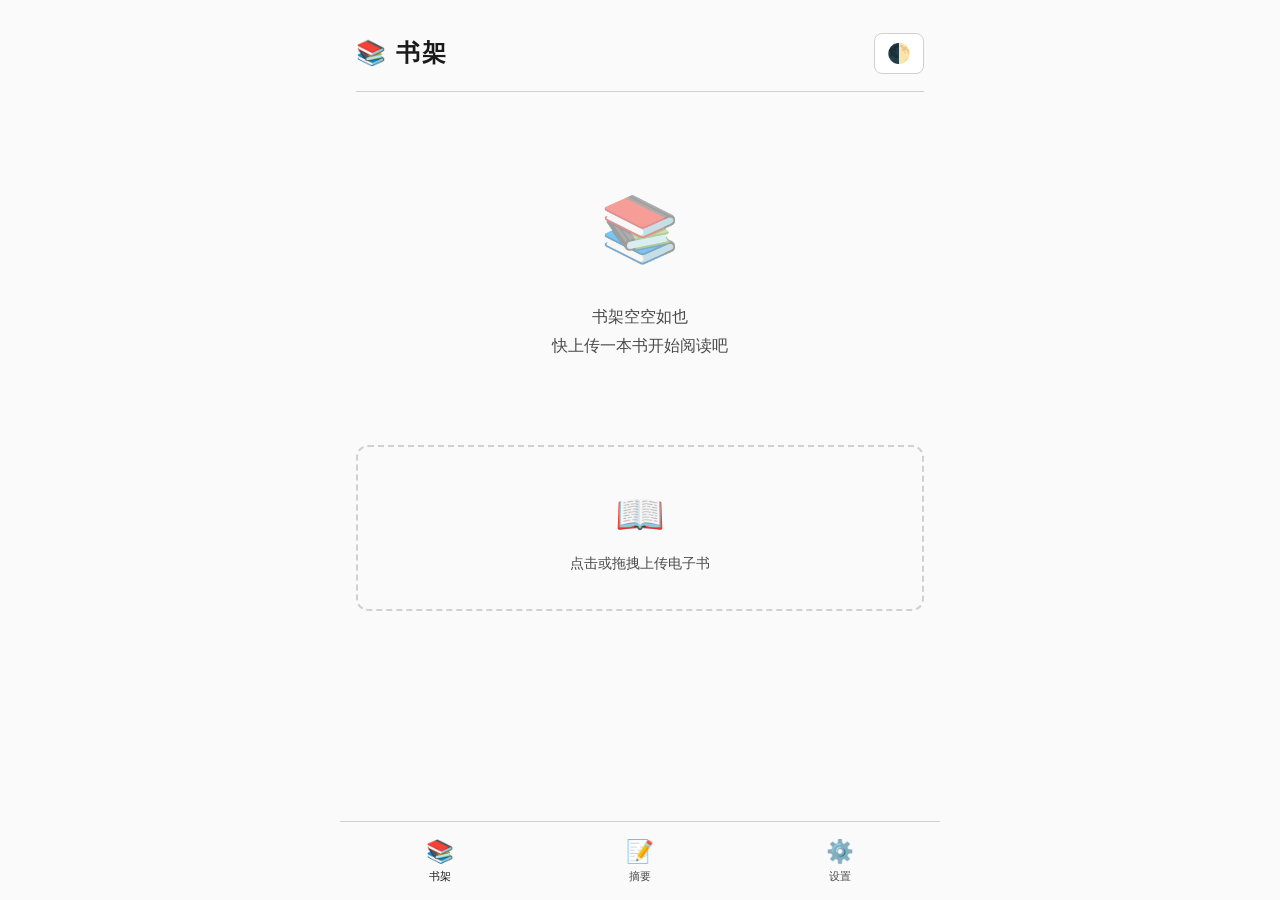
==== index.html @ 0aeeeac7 "Initial commit: add InkRead source files" ====
<!DOCTYPE html>
<html lang="zh-CN">
<head>
    <meta charset="UTF-8">
    <meta name="viewport" content="width=device-width, initial-scale=1.0, user-scalable=no">
    <title>InkRead - 书架</title>
    <link rel="stylesheet" href="css/style.css">
</head>
<body>
    <div class="container">
        <header class="header">
            <h1 class="title">📚 书架</h1>
            <button class="btn-theme" id="themeToggle" aria-label="切换主题">
                <span class="theme-icon">🌓</span>
            </button>
        </header>

        <main class="bookshelf" id="bookshelf">
            <!-- 动态加载书籍列表 -->
        </main>

        <div class="upload-area" id="uploadArea">
            <div class="upload-content">
                <span class="upload-icon">📖</span>
                <p class="upload-text">点击或拖拽上传电子书</p>
                <input type="file" id="fileInput" accept=".epub,.pdf,.txt" hidden>
            </div>
        </div>

        <nav class="bottom-nav">
            <button class="nav-btn active" data-view="shelf">
                <span class="nav-icon">📚</span>
                <span class="nav-label">书架</span>
            </button>
            <button class="nav-btn" data-view="summary">
                <span class="nav-icon">📝</span>
                <span class="nav-label">摘要</span>
            </button>
            <button class="nav-btn" data-view="settings">
                <span class="nav-icon">⚙️</span>
                <span class="nav-label">设置</span>
            </button>
        </nav>
    </div>

    <script src="js/app.js"></script>
</body>
</html>
---- css/style.css ----
/* InkRead - 墨水屏优化样式 */

/* ========== 亮色主题 ========== */
:root {
    --bg-primary: #fafafa;
    --bg-secondary: #f0f0f0;
    --text-primary: #1a1a1a;
    --text-secondary: #4a4a4a;
    --accent: #2c2c2c;
    --border: #d0d0d0;
    --card-bg: #ffffff;
    --shadow: rgba(0, 0, 0, 0.08);
    --progress-bg: #e0e0e0;
    --overlay: rgba(250, 250, 250, 0.95);
}

/* ========== 暗色主题 (墨水屏友好) ========== */
[data-theme="dark"] {
    --bg-primary: #1a1a1a;
    --bg-secondary: #242424;
    --text-primary: #e8e8e8;
    --text-secondary: #b0b0b0;
    --accent: #c0c0c0;
    --border: #3a3a3a;
    --card-bg: #222222;
    --shadow: rgba(0, 0, 0, 0.3);
    --progress-bg: #3a3a3a;
    --overlay: rgba(26, 26, 26, 0.95);
}

/* ========== 基础重置 ========== */
* {
    margin: 0;
    padding: 0;
    box-sizing: border-box;
}

html {
    font-size: 16px;
    -webkit-text-size-adjust: 100%;
}

body {
    font-family: "Source Han Serif CN", "Noto Serif SC", "SimSun", Georgia, serif;
    background-color: var(--bg-primary);
    color: var(--text-primary);
    line-height: 1.8;
    transition: background-color 0.3s, color 0.3s;
    min-height: 100vh;
    overflow-x: hidden;
}

/* 墨水屏优化 - 减少渐变使用，强化边框 */
.container {
    max-width: 600px;
    margin: 0 auto;
    padding: 16px;
    padding-bottom: 80px;
}

/* ========== 书架页面 ========== */
.header {
    display: flex;
    justify-content: space-between;
    align-items: center;
    padding: 16px 0;
    border-bottom: 1px solid var(--border);
    margin-bottom: 20px;
}

.title {
    font-size: 1.5rem;
    font-weight: 600;
    letter-spacing: 2px;
}

.btn-theme {
    background: var(--card-bg);
    border: 1px solid var(--border);
    border-radius: 8px;
    padding: 8px 12px;
    cursor: pointer;
    font-size: 1.2rem;
    transition: transform 0.1s;
}

.btn-theme:active {
    transform: scale(0.95);
}

/* 书籍网格 */
.bookshelf {
    display: grid;
    grid-template-columns: repeat(auto-fill, minmax(140px, 1fr));
    gap: 20px;
    margin-bottom: 24px;
}

.book-card {
    background: var(--card-bg);
    border: 1px solid var(--border);
    border-radius: 8px;
    padding: 16px 12px;
    text-align: center;
    cursor: pointer;
    transition: transform 0.15s, box-shadow 0.15s;
}

.book-card:active {
    transform: scale(0.98);
    box-shadow: 0 2px 8px var(--shadow);
}

.book-cover {
    width: 100%;
    aspect-ratio: 2/3;
    background: var(--bg-secondary);
    border-radius: 4px;
    margin-bottom: 12px;
    display: flex;
    align-items: center;
    justify-content: center;
    font-size: 3rem;
}

.book-title {
    font-size: 0.9rem;
    font-weight: 500;
    margin-bottom: 4px;
    overflow: hidden;
    text-overflow: ellipsis;
    white-space: nowrap;
}

.book-author {
    font-size: 0.75rem;
    color: var(--text-secondary);
}

/* 空状态 */
.empty-state {
    grid-column: 1 / -1;
    text-align: center;
    padding: 60px 20px;
    color: var(--text-secondary);
}

.empty-icon {
    font-size: 4rem;
    margin-bottom: 16px;
    opacity: 0.5;
}

.empty-text {
    font-size: 1rem;
}

/* 上传区域 */
.upload-area {
    border: 2px dashed var(--border);
    border-radius: 12px;
    padding: 32px;
    text-align: center;
    cursor: pointer;
    transition: border-color 0.2s, background-color 0.2s;
    margin-bottom: 24px;
}

.upload-area:hover,
.upload-area.drag-over {
    border-color: var(--accent);
    background-color: var(--bg-secondary);
}

.upload-icon {
    font-size: 2.5rem;
    margin-bottom: 12px;
}

.upload-text {
    font-size: 0.9rem;
    color: var(--text-secondary);
}

/* 底部导航 */
.bottom-nav {
    position: fixed;
    bottom: 0;
    left: 0;
    right: 0;
    background: var(--bg-primary);
    border-top: 1px solid var(--border);
    display: flex;
    justify-content: space-around;
    padding: 8px 0;
    max-width: 600px;
    margin: 0 auto;
}

.nav-btn {
    background: none;
    border: none;
    padding: 8px 20px;
    cursor: pointer;
    display: flex;
    flex-direction: column;
    align-items: center;
    gap: 4px;
    color: var(--text-secondary);
    transition: color 0.2s;
}

.nav-btn.active {
    color: var(--text-primary);
}

.nav-icon {
    font-size: 1.4rem;
}

.nav-label {
    font-size: 0.7rem;
}

/* ========== 阅读器页面 ========== */
.reader-container {
    min-height: 100vh;
    display: flex;
    flex-direction: column;
}

.reader-header {
    display: flex;
    justify-content: space-between;
    align-items: center;
    padding: 12px 16px;
    border-bottom: 1px solid var(--border);
    background: var(--bg-primary);
    position: sticky;
    top: 0;
    z-index: 10;
}

.btn-back {
    background: none;
    border: none;
    color: var(--text-primary);
    font-size: 1rem;
    cursor: pointer;
    padding: 8px;
}

.reader-title {
    font-size: 1rem;
    font-weight: 500;
    flex: 1;
    text-align: center;
    overflow: hidden;
    text-overflow: ellipsis;
    white-space: nowrap;
    padding: 0 12px;
}

.btn-ai-summary {
    background: var(--card-bg);
    border: 1px solid var(--border);
    border-radius: 6px;
    padding: 6px 12px;
    font-size: 0.8rem;
    cursor: pointer;
    color: var(--text-primary);
}

.reader-content {
    flex: 1;
    padding: 24px 20px;
    max-width: 600px;
    margin: 0 auto;
    width: 100%;
    font-size: var(--reader-font-size, 18px);
    line-height: 2;
    text-align: justify;
}

.reader-content p {
    margin-bottom: 1.2em;
    text-indent: 2em;
}

.reader-content h1,
.reader-content h2,
.reader-content h3 {
    margin: 1.5em 0 0.8em;
    text-align: center;
}

/* 阅读器底部进度 */
.reader-footer {
    padding: 12px 16px;
    border-top: 1px solid var(--border);
    background: var(--bg-primary);
}

.progress-bar {
    height: 4px;
    background: var(--progress-bg);
    border-radius: 2px;
    margin-bottom: 8px;
    overflow: hidden;
}

.progress-fill {
    height: 100%;
    background: var(--accent);
    width: 0%;
    transition: width 0.2s;
}

.page-info {
    text-align: center;
    font-size: 0.8rem;
    color: var(--text-secondary);
}

/* 阅读器控制面板 */
.reader-controls {
    display: none;
    padding: 20px;
    background: var(--bg-secondary);
    border-top: 1px solid var(--border);
}

.reader-controls.show {
    display: block;
}

.control-section {
    margin-bottom: 20px;
}

.control-section:last-child {
    margin-bottom: 0;
}

.control-label {
    display: block;
    font-size: 0.85rem;
    color: var(--text-secondary);
    margin-bottom: 8px;
}

.control-buttons {
    display: flex;
    align-items: center;
    justify-content: center;
    gap: 16px;
}

.btn-font {
    background: var(--card-bg);
    border: 1px solid var(--border);
    border-radius: 6px;
    width: 44px;
    height: 44px;
    font-size: 1.1rem;
    cursor: pointer;
    color: var(--text-primary);
}

.font-size-display {
    font-size: 1rem;
    min-width: 50px;
    text-align: center;
}

.brightness-slider {
    width: 100%;
    height: 8px;
    border-radius: 4px;
    background: var(--progress-bg);
    appearance: none;
    outline: none;
}

.brightness-slider::-webkit-slider-thumb {
    appearance: none;
    width: 24px;
    height: 24px;
    border-radius: 50%;
    background: var(--accent);
    cursor: pointer;
}

.btn-theme-reader {
    width: 100%;
    padding: 12px;
    background: var(--card-bg);
    border: 1px solid var(--border);
    border-radius: 8px;
    font-size: 0.9rem;
    cursor: pointer;
    color: var(--text-primary);
}

/* ========== AI摘要弹窗 ========== */
.summary-modal {
    display: none;
    position: fixed;
    top: 0;
    left: 0;
    right: 0;
    bottom: 0;
    background: var(--overlay);
    z-index: 100;
    justify-content: center;
    align-items: flex-end;
}

.summary-modal.show {
    display: flex;
}

.summary-content {
    background: var(--bg-primary);
    width: 100%;
    max-width: 600px;
    max-height: 70vh;
    border-radius: 16px 16px 0 0;
    overflow: hidden;
    animation: slideUp 0.3s ease;
}

@keyframes slideUp {
    from {
        transform: translateY(100%);
    }
    to {
        transform: translateY(0);
    }
}

.summary-header {
    display: flex;
    justify-content: space-between;
    align-items: center;
    padding: 16px 20px;
    border-bottom: 1px solid var(--border);
}

.summary-header h3 {
    font-size: 1.1rem;
}

.btn-close {
    background: none;
    border: none;
    font-size: 1.5rem;
    color: var(--text-secondary);
    cursor: pointer;
    padding: 4px 8px;
}

.summary-body {
    padding: 20px;
    max-height: 50vh;
    overflow-y: auto;
}

.summary-loading {
    text-align: center;
    padding: 40px 20px;
}

.loading-spinner {
    font-size: 2rem;
    display: block;
    margin-bottom: 12px;
}

.summary-text {
    font-size: 0.95rem;
    line-height: 1.9;
    color: var(--text-primary);
}

.summary-text p {
    margin-bottom: 1em;
}

/* ========== 设置页面 ========== */
.settings-section {
    background: var(--card-bg);
    border: 1px solid var(--border);
    border-radius: 12px;
    margin-bottom: 16px;
    overflow: hidden;
}

.settings-item {
    display: flex;
    justify-content: space-between;
    align-items: center;
    padding: 16px 20px;
    border-bottom: 1px solid var(--border);
}

.settings-item:last-child {
    border-bottom: none;
}

.settings-label {
    font-size: 0.95rem;
}

/* 开关按钮 */
.toggle-switch {
    position: relative;
    width: 52px;
    height: 28px;
}

.toggle-switch input {
    opacity: 0;
    width: 0;
    height: 0;
}

.toggle-slider {
    position: absolute;
    cursor: pointer;
    top: 0;
    left: 0;
    right: 0;
    bottom: 0;
    background-color: var(--progress-bg);
    border-radius: 28px;
    transition: 0.3s;
}

.toggle-slider:before {
    position: absolute;
    content: "";
    height: 22px;
    width: 22px;
    left: 3px;
    bottom: 3px;
    background-color: white;
    border-radius: 50%;
    transition: 0.3s;
}

input:checked + .toggle-slider {
    background-color: var(--accent);
}

input:checked + .toggle-slider:before {
    transform: translateX(24px);
}

/* ========== 响应式 ========== */
@media (max-width: 400px) {
    .bookshelf {
        grid-template-columns: repeat(auto-fill, minmax(110px, 1fr));
        gap: 12px;
    }
    
    .reader-content {
        padding: 16px;
    }
}

/* ========== 墨水屏优化 - 减少动画 ========== */
@media (prefers-reduced-motion: reduce) {
    *,
    *::before,
    *::after {
        animation-duration: 0.01ms !important;
        animation-iteration-count: 1 !important;
        transition-duration: 0.01ms !important;
    }
}

/* 触摸反馈 */
@media (hover: none) {
    .book-card:active,
    .btn-theme:active,
    .btn-font:active,
    .nav-btn:active {
        opacity: 0.7;
    }
}
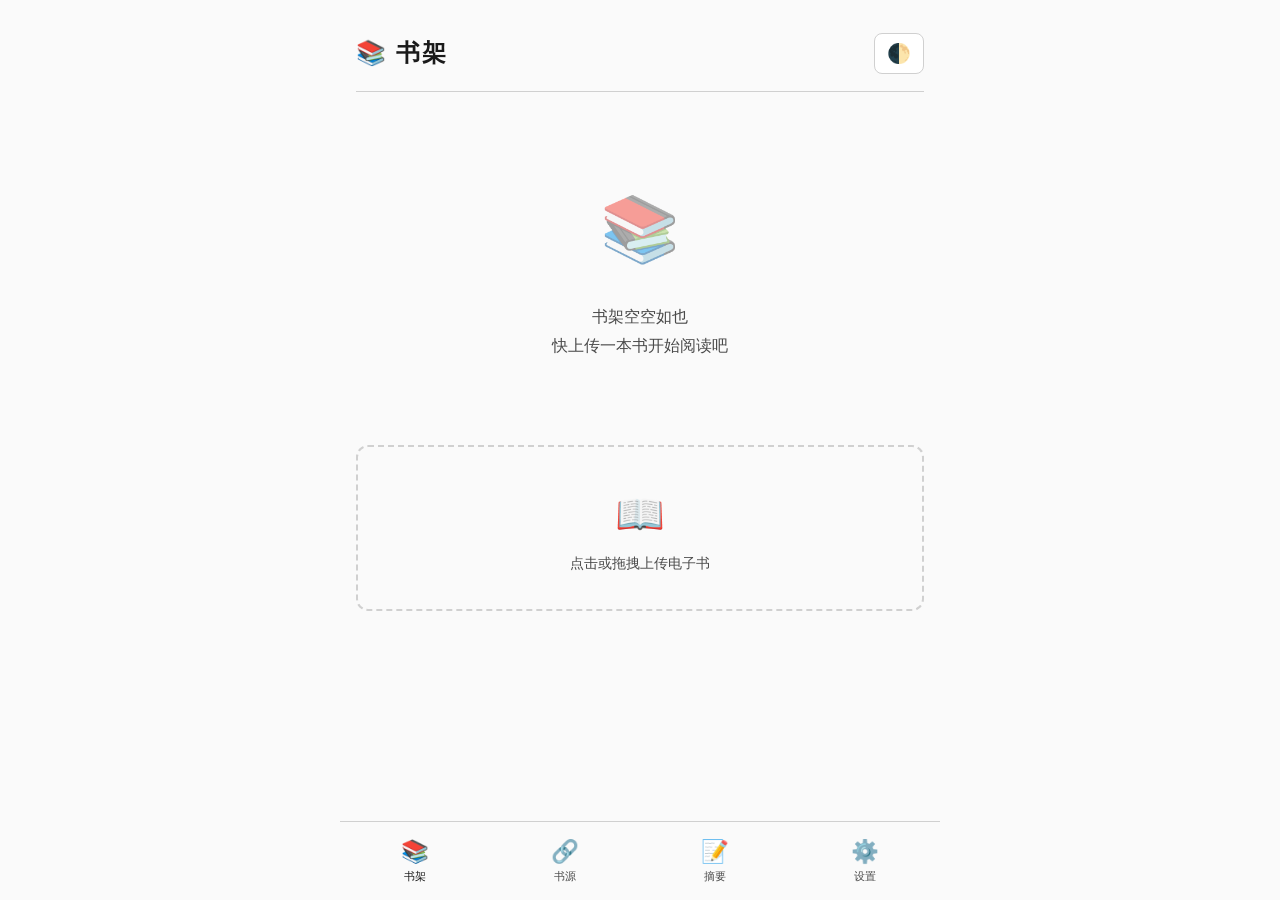
==== commit 54453608: "feat: 添加前端书源管理界面 - 书源列表展示（模态框） - 添加/编辑/删除书源 - 书源测试功能 - 净化规则管理入口" ====
--- a/index.html
+++ b/index.html
@@ -32,6 +32,10 @@
                 <span class="nav-icon">📚</span>
                 <span class="nav-label">书架</span>
             </button>
+            <button class="nav-btn" data-view="sources">
+                <span class="nav-icon">🔗</span>
+                <span class="nav-label">书源</span>
+            </button>
             <button class="nav-btn" data-view="summary">
                 <span class="nav-icon">📝</span>
                 <span class="nav-label">摘要</span>
@@ -41,6 +45,100 @@
                 <span class="nav-label">设置</span>
             </button>
         </nav>
+
+    <!-- 书源管理模态框 -->
+    <div class="source-modal" id="sourceModal">
+        <div class="source-modal-content">
+            <div class="source-modal-header">
+                <h3>📡 书源管理</h3>
+                <button class="btn-close" id="closeSourceModal">×</button>
+            </div>
+            <div class="source-modal-body">
+                <div class="source-toolbar">
+                    <button class="btn-primary" id="addSourceBtn">➕ 添加书源</button>
+                </div>
+                <div class="source-list" id="sourceList">
+                    <div class="loading">加载中...</div>
+                </div>
+            </div>
+        </div>
+    </div>
+
+    <!-- 书源表单模态框 -->
+    <div class="source-form-modal" id="sourceFormModal">
+        <div class="source-form-content">
+            <div class="source-form-header">
+                <h3 id="sourceFormTitle">添加书源</h3>
+                <button class="btn-close" id="closeSourceForm">×</button>
+            </div>
+            <form class="source-form" id="sourceForm">
+                <input type="hidden" id="sourceId">
+                <div class="form-group">
+                    <label for="sourceName">书源名称 *</label>
+                    <input type="text" id="sourceName" required placeholder="例如：笔趣阁">
+                </div>
+                <div class="form-group">
+                    <label for="sourceUrlTemplate">URL 模板 *</label>
+                    <input type="text" id="sourceUrlTemplate" required placeholder="https://example.com/book/{searchTerm}">
+                </div>
+                <div class="form-group">
+                    <label for="sourceEncoding">编码</label>
+                    <select id="sourceEncoding">
+                        <option value="utf-8" selected>UTF-8</option>
+                        <option value="gbk">GBK</option>
+                        <option value="gb2312">GB2312</option>
+                        <option value="gb18030">GB18030</option>
+                    </select>
+                </div>
+                <div class="form-group">
+                    <label for="bookNameRule">书名规则 * (XPath/正则)</label>
+                    <input type="text" id="bookNameRule" required placeholder="//h1[@class='title']">
+                </div>
+                <div class="form-group">
+                    <label for="authorRule">作者规则 (XPath/正则)</label>
+                    <input type="text" id="authorRule" placeholder="//span[@class='author']">
+                </div>
+                <div class="form-group">
+                    <label for="chapterListRule">章节列表规则 * (XPath)</label>
+                    <input type="text" id="chapterListRule" required placeholder="//div[@class='chapter-list']//a">
+                </div>
+                <div class="form-group">
+                    <label for="chapterUrlRule">章节URL规则 * (XPath)</label>
+                    <input type="text" id="chapterUrlRule" required placeholder="@href">
+                </div>
+                <div class="form-group">
+                    <label for="contentRule">正文规则 * (XPath)</label>
+                    <input type="text" id="contentRule" required placeholder="//div[@class='content']">
+                </div>
+                <div class="form-group">
+                    <label class="toggle-label">
+                        <span>启用书源</span>
+                        <label class="toggle-switch">
+                            <input type="checkbox" id="sourceEnabled" checked>
+                            <span class="toggle-slider"></span>
+                        </label>
+                    </label>
+                </div>
+                <div class="form-actions">
+                    <button type="button" class="btn-secondary" id="cancelSourceForm">取消</button>
+                    <button type="submit" class="btn-primary">保存</button>
+                </div>
+            </form>
+        </div>
+    </div>
+
+    <!-- 测试书源结果 -->
+    <div class="source-test-modal" id="sourceTestModal">
+        <div class="source-form-content">
+            <div class="source-form-header">
+                <h3>🧪 书源测试</h3>
+                <button class="btn-close" id="closeSourceTest">×</button>
+            </div>
+            <div class="source-test-body" id="sourceTestBody">
+                <div class="loading">测试中...</div>
+            </div>
+        </div>
+    </div>
     </div>
 
     <script src="js/app.js"></script>
--- a/css/style.css
+++ b/css/style.css
@@ -557,6 +557,257 @@
     transform: translateX(24px);
 }
 
+/* ========== 书源管理模态框 ========== */
+.source-modal,
+.source-form-modal,
+.source-test-modal {
+    display: none;
+    position: fixed;
+    top: 0;
+    left: 0;
+    right: 0;
+    bottom: 0;
+    background: var(--overlay);
+    z-index: 100;
+    justify-content: center;
+    align-items: flex-end;
+}
+
+.source-modal.show,
+.source-form-modal.show,
+.source-test-modal.show {
+    display: flex;
+}
+
+.source-modal-content,
+.source-form-content {
+    background: var(--bg-primary);
+    width: 100%;
+    max-width: 600px;
+    max-height: 85vh;
+    border-radius: 16px 16px 0 0;
+    overflow: hidden;
+    animation: slideUp 0.3s ease;
+}
+
+.source-modal-header,
+.source-form-header {
+    display: flex;
+    justify-content: space-between;
+    align-items: center;
+    padding: 16px 20px;
+    border-bottom: 1px solid var(--border);
+}
+
+.source-modal-header h3,
+.source-form-header h3 {
+    font-size: 1.1rem;
+}
+
+.source-modal-body {
+    padding: 16px 20px;
+    max-height: calc(85vh - 60px);
+    overflow-y: auto;
+}
+
+.source-toolbar {
+    margin-bottom: 16px;
+}
+
+.source-list {
+    display: flex;
+    flex-direction: column;
+    gap: 12px;
+}
+
+.source-item {
+    background: var(--card-bg);
+    border: 1px solid var(--border);
+    border-radius: 8px;
+    padding: 12px 16px;
+}
+
+.source-item-header {
+    display: flex;
+    justify-content: space-between;
+    align-items: center;
+    margin-bottom: 8px;
+}
+
+.source-item-name {
+    font-weight: 500;
+    font-size: 1rem;
+}
+
+.source-item-status {
+    font-size: 0.75rem;
+    padding: 2px 8px;
+    border-radius: 4px;
+}
+
+.source-item-status.enabled {
+    background: var(--progress-bg);
+    color: var(--text-primary);
+}
+
+.source-item-status.disabled {
+    background: var(--ink-pale);
+    color: var(--text-secondary);
+}
+
+.source-item-url {
+    font-size: 0.8rem;
+    color: var(--text-secondary);
+    margin-bottom: 8px;
+    overflow: hidden;
+    text-overflow: ellipsis;
+    white-space: nowrap;
+}
+
+.source-item-actions {
+    display: flex;
+    gap: 8px;
+}
+
+.source-item-actions .btn-small {
+    padding: 4px 12px;
+    font-size: 0.8rem;
+}
+
+.empty-sources {
+    text-align: center;
+    padding: 40px 20px;
+    color: var(--text-secondary);
+}
+
+/* 书源表单样式 */
+.source-form {
+    padding: 16px 20px;
+    max-height: calc(85vh - 60px);
+    overflow-y: auto;
+}
+
+.form-group {
+    margin-bottom: 16px;
+}
+
+.form-group label {
+    display: block;
+    font-size: 0.85rem;
+    color: var(--text-secondary);
+    margin-bottom: 6px;
+}
+
+.form-group input[type="text"],
+.form-group select {
+    width: 100%;
+    padding: 10px 12px;
+    font-size: 0.95rem;
+    border: 1px solid var(--border);
+    border-radius: 6px;
+    background: var(--bg-primary);
+    color: var(--text-primary);
+    outline: none;
+}
+
+.form-group input[type="text"]:focus,
+.form-group select:focus {
+    border-color: var(--accent);
+}
+
+.toggle-label {
+    display: flex;
+    justify-content: space-between;
+    align-items: center;
+}
+
+.toggle-label span {
+    color: var(--text-primary);
+}
+
+.form-actions {
+    display: flex;
+    gap: 12px;
+    margin-top: 24px;
+}
+
+.btn-primary {
+    flex: 1;
+    padding: 12px;
+    background: var(--accent);
+    color: var(--bg-primary);
+    border: 1px solid var(--accent);
+    border-radius: 8px;
+    font-size: 0.95rem;
+    cursor: pointer;
+}
+
+.btn-primary:active {
+    opacity: 0.8;
+}
+
+.btn-secondary {
+    flex: 1;
+    padding: 12px;
+    background: var(--bg-primary);
+    color: var(--text-primary);
+    border: 1px solid var(--border);
+    border-radius: 8px;
+    font-size: 0.95rem;
+    cursor: pointer;
+}
+
+.btn-secondary:active {
+    background: var(--bg-secondary);
+}
+
+.btn-small {
+    padding: 6px 12px;
+    background: var(--bg-secondary);
+    border: 1px solid var(--border);
+    border-radius: 4px;
+    font-size: 0.8rem;
+    cursor: pointer;
+    color: var(--text-primary);
+}
+
+.btn-small:active {
+    background: var(--border);
+}
+
+/* 书源测试结果 */
+.source-test-body {
+    padding: 16px 20px;
+    max-height: 50vh;
+    overflow-y: auto;
+}
+
+.test-result-item {
+    margin-bottom: 16px;
+    padding: 12px;
+    background: var(--bg-secondary);
+    border-radius: 8px;
+}
+
+.test-result-item.success {
+    border-left: 3px solid #4CAF50;
+}
+
+.test-result-item.error {
+    border-left: 3px solid #f44336;
+}
+
+.test-result-label {
+    font-size: 0.8rem;
+    color: var(--text-secondary);
+    margin-bottom: 4px;
+}
+
+.test-result-value {
+    font-size: 0.95rem;
+    word-break: break-all;
+}
+
 /* ========== 响应式 ========== */
 @media (max-width: 400px) {
     .bookshelf {
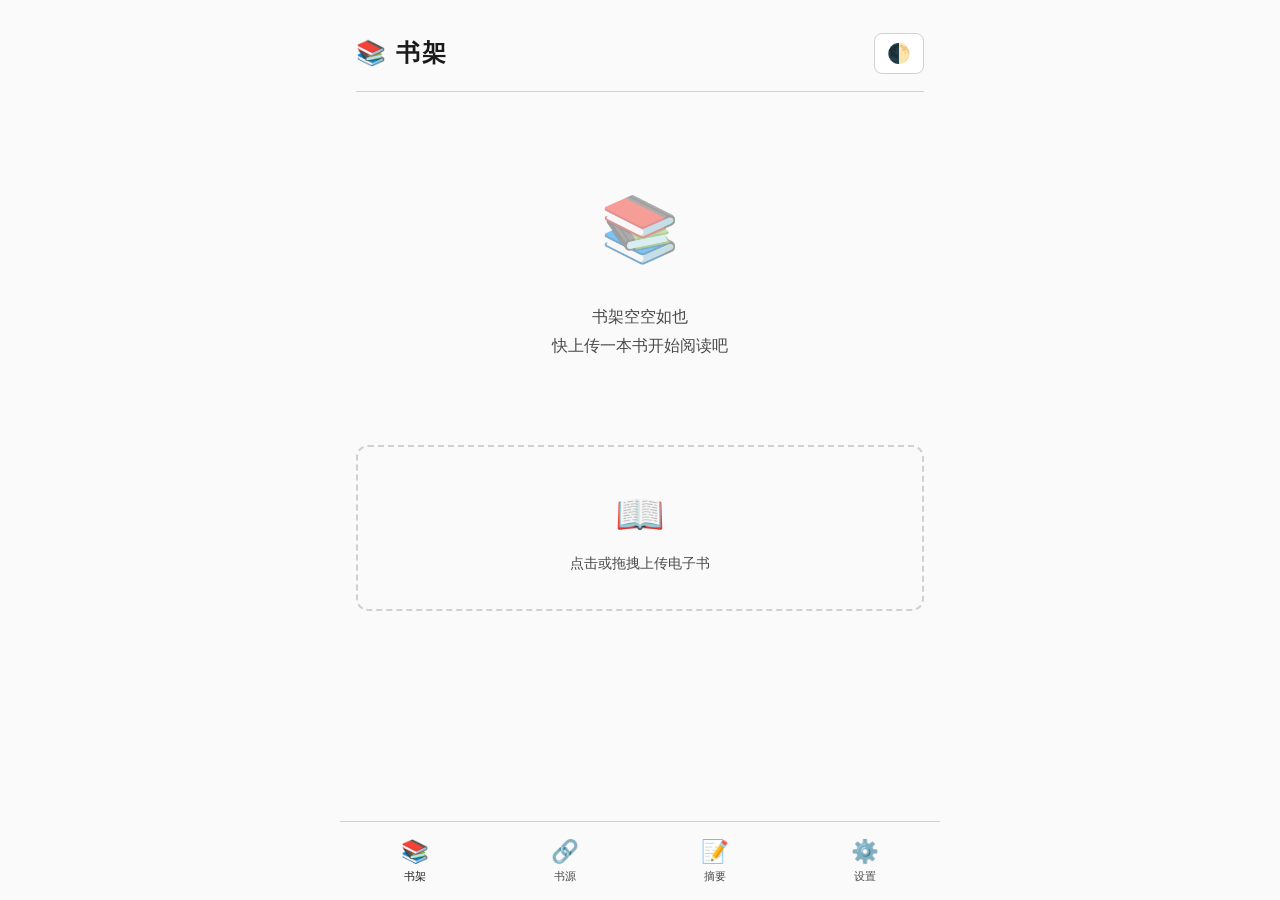
==== commit 43b41291: "feat: 添加净化规则管理界面 - Tab 切换（书源/净化规则） - 净化规则列表和添加表单 - 启用/禁用切换 - 正则表达式验证" ====
--- a/index.html
+++ b/index.html
@@ -53,12 +53,28 @@
                 <h3>📡 书源管理</h3>
                 <button class="btn-close" id="closeSourceModal">×</button>
             </div>
+            <div class="source-modal-tabs">
+                <button class="source-tab active" data-tab="sources">📚 书源</button>
+                <button class="source-tab" data-tab="rules">🧹 净化规则</button>
+            </div>
             <div class="source-modal-body">
-                <div class="source-toolbar">
-                    <button class="btn-primary" id="addSourceBtn">➕ 添加书源</button>
-                </div>
-                <div class="source-list" id="sourceList">
-                    <div class="loading">加载中...</div>
+                <!-- 书源列表 -->
+                <div class="tab-content" id="tabSources">
+                    <div class="source-toolbar">
+                        <button class="btn-primary" id="addSourceBtn">➕ 添加书源</button>
+                    </div>
+                    <div class="source-list" id="sourceList">
+                        <div class="loading">加载中...</div>
+                    </div>
+                </div>
+                <!-- 净化规则列表 -->
+                <div class="tab-content" id="tabRules" style="display:none;">
+                    <div class="source-toolbar">
+                        <button class="btn-primary" id="addRuleBtn">➕ 添加规则</button>
+                    </div>
+                    <div class="source-list" id="ruleList">
+                        <div class="loading">加载中...</div>
+                    </div>
                 </div>
             </div>
         </div>
@@ -139,6 +155,55 @@
             </div>
         </div>
     </div>
+
+    <!-- 净化规则表单模态框 -->
+    <div class="source-form-modal" id="ruleFormModal">
+        <div class="source-form-content">
+            <div class="source-form-header">
+                <h3 id="ruleFormTitle">添加净化规则</h3>
+                <button class="btn-close" id="closeRuleForm">×</button>
+            </div>
+            <form class="source-form" id="ruleForm">
+                <input type="hidden" id="ruleId">
+                <div class="form-group">
+                    <label for="ruleName">规则名称 *</label>
+                    <input type="text" id="ruleName" required placeholder="例如：去除广告">
+                </div>
+                <div class="form-group">
+                    <label for="ruleType">规则类型 *</label>
+                    <select id="ruleType" required>
+                        <option value="replace">文本替换</option>
+                        <option value="remove">文本删除</option>
+                        <option value="regex">正则替换</option>
+                    </select>
+                </div>
+                <div class="form-group">
+                    <label for="rulePattern">匹配模式 *</label>
+                    <input type="text" id="rulePattern" required placeholder="输入要匹配的文本或正则表达式">
+                </div>
+                <div class="form-group">
+                    <label for="ruleReplacement">替换文本</label>
+                    <input type="text" id="ruleReplacement" placeholder="留空则删除匹配内容">
+                </div>
+                <div class="form-group">
+                    <label for="rulePriority">优先级</label>
+                    <input type="number" id="rulePriority" value="0" min="0" max="100" placeholder="数字越大优先级越高">
+                </div>
+                <div class="form-group">
+                    <label class="toggle-label">
+                        <span>启用规则</span>
+                        <label class="toggle-switch">
+                            <input type="checkbox" id="ruleEnabled" checked>
+                            <span class="toggle-slider"></span>
+                        </label>
+                    </label>
+                </div>
+                <div class="form-actions">
+                    <button type="button" class="btn-secondary" id="cancelRuleForm">取消</button>
+                    <button type="submit" class="btn-primary">保存</button>
+                </div>
+            </form>
+        </div>
     </div>
 
     <script src="js/app.js"></script>
--- a/css/style.css
+++ b/css/style.css
@@ -782,6 +782,114 @@
     overflow-y: auto;
 }
 
+/* ========== 净化规则管理 ========== */
+.source-modal-tabs {
+    display: flex;
+    border-bottom: 1px solid var(--border);
+    padding: 0 20px;
+}
+
+.source-tab {
+    flex: 1;
+    padding: 12px 16px;
+    background: none;
+    border: none;
+    font-size: 0.9rem;
+    color: var(--text-secondary);
+    cursor: pointer;
+    border-bottom: 2px solid transparent;
+    transition: all 0.2s;
+}
+
+.source-tab.active {
+    color: var(--text-primary);
+    border-bottom-color: var(--accent);
+}
+
+.source-tab:active {
+    opacity: 0.7;
+}
+
+.rule-item {
+    background: var(--card-bg);
+    border: 1px solid var(--border);
+    border-radius: 8px;
+    padding: 12px 16px;
+}
+
+.rule-item-header {
+    display: flex;
+    justify-content: space-between;
+    align-items: center;
+    margin-bottom: 8px;
+}
+
+.rule-item-name {
+    font-weight: 500;
+    font-size: 1rem;
+}
+
+.rule-item-type {
+    font-size: 0.7rem;
+    padding: 2px 8px;
+    border-radius: 4px;
+    background: var(--bg-secondary);
+    color: var(--text-secondary);
+}
+
+.rule-item-pattern {
+    font-size: 0.8rem;
+    color: var(--text-secondary);
+    margin-bottom: 8px;
+    word-break: break-all;
+    padding: 6px 10px;
+    background: var(--bg-secondary);
+    border-radius: 4px;
+    font-family: monospace;
+}
+
+.rule-item-footer {
+    display: flex;
+    justify-content: space-between;
+    align-items: center;
+}
+
+.rule-item-priority {
+    font-size: 0.75rem;
+    color: var(--text-secondary);
+}
+
+.rule-item-actions {
+    display: flex;
+    gap: 8px;
+}
+
+.rule-item-actions .btn-small {
+    padding: 4px 10px;
+    font-size: 0.75rem;
+}
+
+.empty-rules {
+    text-align: center;
+    padding: 40px 20px;
+    color: var(--text-secondary);
+}
+
+/* 小尺寸开关 */
+.toggle-switch.small {
+    width: 40px;
+    height: 22px;
+}
+
+.toggle-switch.small .toggle-slider:before {
+    height: 16px;
+    width: 16px;
+}
+
+.toggle-switch.small input:checked + .toggle-slider:before {
+    transform: translateX(18px);
+}
+
 .test-result-item {
     margin-bottom: 16px;
     padding: 12px;
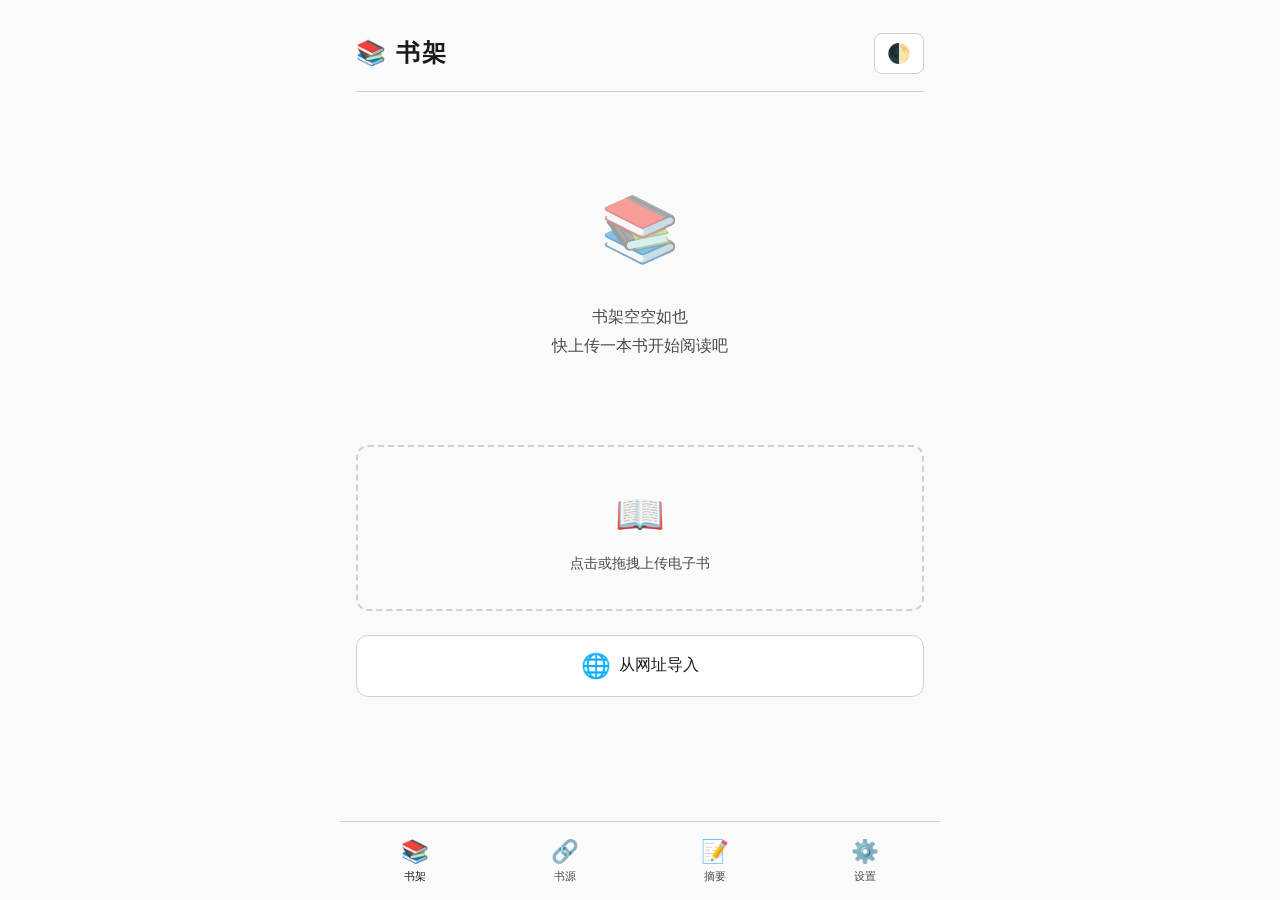
==== commit 95c0e120: "feat: 添加 Web 导入前端界面 - Web 导入按钮和模态框 - 书源选择器 - 导入进度显示 - CSS 样式支持" ====
--- a/index.html
+++ b/index.html
@@ -27,6 +27,47 @@
             </div>
         </div>
 
+        <!-- Web 导入按钮 -->
+        <div class="web-import-section">
+            <button class="btn-web-import" id="btnWebImport">
+                <span class="web-import-icon">🌐</span>
+                <span class="web-import-text">从网址导入</span>
+            </button>
+        </div>
+
+        <!-- Web 导入模态框 -->
+        <div class="web-import-modal" id="webImportModal">
+            <div class="web-import-content">
+                <div class="web-import-header">
+                    <h3>🌐 从网址导入</h3>
+                    <button class="btn-close" id="closeWebImport">×</button>
+                </div>
+                <form class="web-import-form" id="webImportForm">
+                    <div class="form-group">
+                        <label for="importUrl">书籍页面 URL *</label>
+                        <input type="url" id="importUrl" required placeholder="https://example.com/book/123">
+                    </div>
+                    <div class="form-group">
+                        <label for="importSource">选择书源</label>
+                        <select id="importSource">
+                            <option value="">-- 选择书源 (可选) --</option>
+                        </select>
+                        <small class="form-hint">如果不选择书源，将自动从页面提取内容</small>
+                    </div>
+                    <div class="form-actions">
+                        <button type="button" class="btn-secondary" id="cancelWebImport">取消</button>
+                        <button type="submit" class="btn-primary">导入</button>
+                    </div>
+                </form>
+                <div class="web-import-progress" id="webImportProgress" style="display: none;">
+                    <div class="import-progress-bar">
+                        <div class="import-progress-fill" id="importProgressFill"></div>
+                    </div>
+                    <p class="import-status" id="importStatus">正在导入...</p>
+                </div>
+            </div>
+        </div>
+
         <nav class="bottom-nav">
             <button class="nav-btn active" data-view="shelf">
                 <span class="nav-icon">📚</span>
--- a/css/style.css
+++ b/css/style.css
@@ -178,6 +178,152 @@
 }
 
 .upload-text {
+    font-size: 0.9rem;
+    color: var(--text-secondary);
+}
+
+/* Web 导入按钮 */
+.web-import-section {
+    margin-bottom: 24px;
+    text-align: center;
+}
+
+.btn-web-import {
+    display: inline-flex;
+    align-items: center;
+    gap: 8px;
+    background: var(--card-bg);
+    border: 1px solid var(--border);
+    border-radius: 12px;
+    padding: 16px 24px;
+    cursor: pointer;
+    transition: all 0.2s;
+    font-size: 1rem;
+    color: var(--text-primary);
+    width: 100%;
+    justify-content: center;
+}
+
+.btn-web-import:hover {
+    border-color: var(--accent);
+    background: var(--bg-secondary);
+}
+
+.btn-web-import:active {
+    transform: scale(0.98);
+}
+
+.web-import-icon {
+    font-size: 1.5rem;
+}
+
+/* Web 导入模态框 */
+.web-import-modal {
+    display: none;
+    position: fixed;
+    top: 0;
+    left: 0;
+    right: 0;
+    bottom: 0;
+    background: var(--overlay);
+    z-index: 100;
+    justify-content: center;
+    align-items: center;
+}
+
+.web-import-modal.show {
+    display: flex;
+}
+
+.web-import-content {
+    background: var(--bg-primary);
+    width: 90%;
+    max-width: 450px;
+    border-radius: 16px;
+    overflow: hidden;
+    animation: slideUp 0.3s ease;
+}
+
+.web-import-header {
+    display: flex;
+    justify-content: space-between;
+    align-items: center;
+    padding: 16px 20px;
+    border-bottom: 1px solid var(--border);
+}
+
+.web-import-header h3 {
+    font-size: 1.1rem;
+}
+
+.web-import-form {
+    padding: 20px;
+}
+
+.web-import-form .form-group {
+    margin-bottom: 16px;
+}
+
+.web-import-form label {
+    display: block;
+    font-size: 0.9rem;
+    color: var(--text-secondary);
+    margin-bottom: 6px;
+}
+
+.web-import-form input[type="url"],
+.web-import-form select {
+    width: 100%;
+    padding: 12px;
+    border: 1px solid var(--border);
+    border-radius: 8px;
+    font-size: 1rem;
+    background: var(--bg-primary);
+    color: var(--text-primary);
+}
+
+.web-import-form input[type="url"]:focus,
+.web-import-form select:focus {
+    outline: none;
+    border-color: var(--accent);
+}
+
+.form-hint {
+    display: block;
+    font-size: 0.75rem;
+    color: var(--text-secondary);
+    margin-top: 4px;
+}
+
+/* 导入进度 */
+.web-import-progress {
+    padding: 20px;
+    text-align: center;
+}
+
+.import-progress-bar {
+    height: 6px;
+    background: var(--progress-bg);
+    border-radius: 3px;
+    overflow: hidden;
+    margin-bottom: 12px;
+}
+
+.import-progress-fill {
+    height: 100%;
+    background: var(--accent);
+    width: 0%;
+    transition: width 0.3s;
+    animation: progressAnimation 2s ease-in-out infinite;
+}
+
+@keyframes progressAnimation {
+    0% { width: 0%; }
+    50% { width: 70%; }
+    100% { width: 95%; }
+}
+
+.import-status {
     font-size: 0.9rem;
     color: var(--text-secondary);
 }
